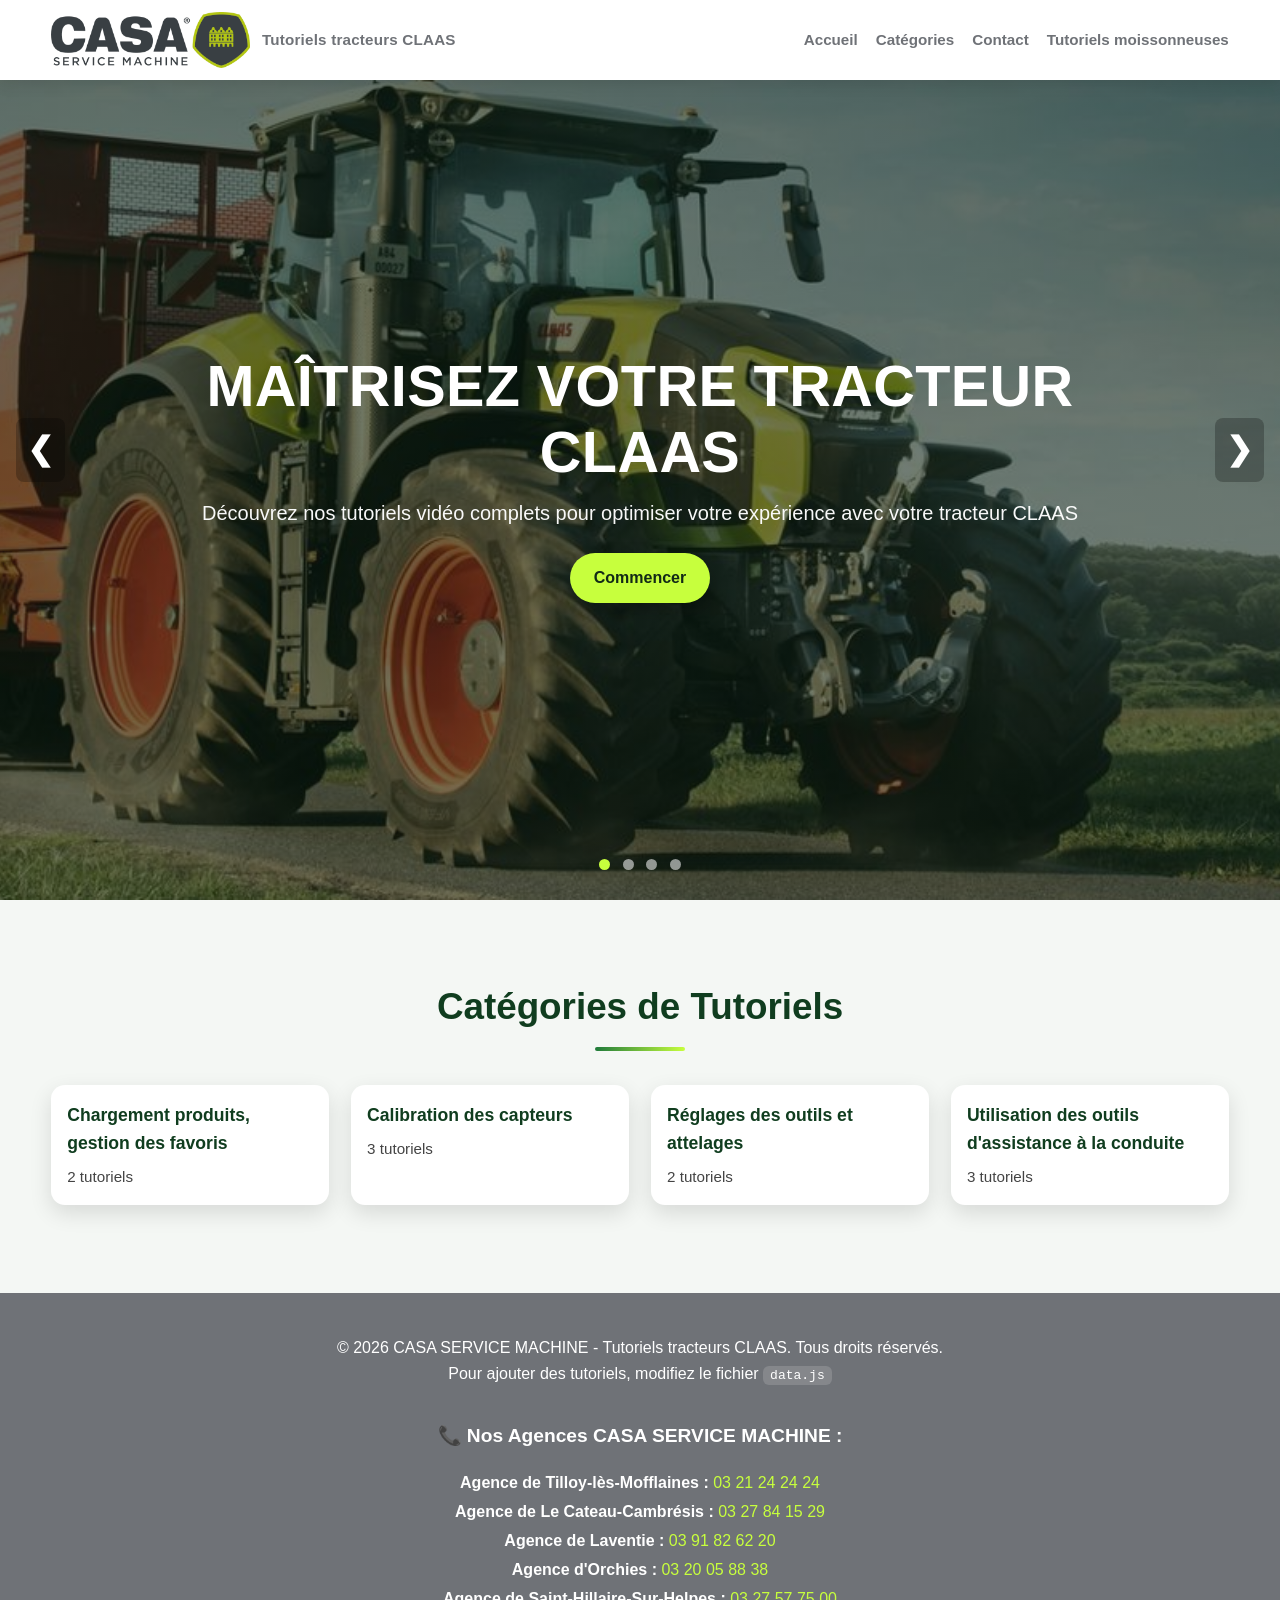
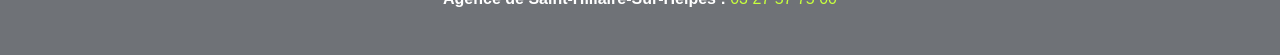
==== index.html @ 5246287a "Refactor moissonneuses link and clean up comments Updated button class for the moissonneuses link an" ====
<!DOCTYPE html>
<html lang="fr">
<head>
  <meta charset="UTF-8" />
  <meta name="viewport" content="width=device-width, initial-scale=1.0" />
  <title>Tutoriels Tracteurs CLAAS - CASA SERVICE MACHINE</title>
  <link rel="stylesheet" href="styles.css" />
</head>
<body>
  <!-- Header -->
  <header class="header">
    <div class="container">
      <div class="logo">
        <img src="csm-logo-5.png" alt="CASA SERVICE MACHINE Logo" />
        <div class="logo-text">
          <p class="subtitle">Tutoriels tracteurs CLAAS</p>
        </div>
      </div>

      <nav class="nav">
        <ul>
          <li><a href="#accueil">Accueil</a></li>
          <li><a href="#categories">Catégories</a></li>
          <li><a href="#contact">Contact</a></li>
          <li>
            <a class="btn-moissonneuses" href="https://tutoriels-csm.github.io/moissonneuse/" target="_blank" rel="noopener noreferrer">
              Tutoriels moissonneuses
            </a>
          </li>
        </ul>
      </nav>
    </div>
  </header>

  <!-- Hero -->
  <section id="accueil" class="hero">
    <div class="slideshow-container">
      <div class="slide fade" style="background-image: url('ClaasAtionSerie9CMatic2-1000x562.jpg')"></div>
      <div class="slide fade" style="background-image: url('997631-27.jpg')"></div>
      <div class="slide fade" style="background-image: url('1038370.jpg')"></div>
      <div class="slide fade" style="background-image: url('477655.jpg')"></div>

      <a class="prev" onclick="changeSlide(-1)">&#10094;</a>
      <a class="next" onclick="changeSlide(1)">&#10095;</a>

      <div class="dots-container">
        <span class="dot" onclick="currentSlide(1)"></span>
        <span class="dot" onclick="currentSlide(2)"></span>
        <span class="dot" onclick="currentSlide(3)"></span>
        <span class="dot" onclick="currentSlide(4)"></span>
      </div>
    </div>

    <div class="hero-content">
      <h2>Maîtrisez votre Tracteur CLAAS</h2>
      <p>Découvrez nos tutoriels vidéo complets pour optimiser votre expérience avec votre tracteur CLAAS</p>
      <a href="#categories" class="btn btn-primary">Commencer</a>
    </div>
  </section>

  <!-- Categories -->
  <section id="categories" class="categories">
    <div class="container">
      <h2 class="section-title">Catégories de Tutoriels</h2>
      <div class="category-grid" id="categoryGrid"></div>
    </div>
  </section>

  <!-- Tutorials -->
  <section id="tutoriels" class="tutoriels" style="display:none;">
    <div class="container">
      <h2 class="section-title">Tutoriels</h2>
      <div class="tutoriels-grid" id="tutorielsGrid"></div>
    </div>
  </section>

  <!-- Modal -->
  <div id="videoModal" class="modal">
    <div id="modalContent"></div>
  </div>

  <!-- Footer -->
  <footer id="contact" class="footer">
    <div class="container">
      <p>&copy; 2026 CASA SERVICE MACHINE - Tutoriels tracteurs CLAAS. Tous droits réservés.</p>
      <p>Pour ajouter des tutoriels, modifiez le fichier <code>data.js</code></p>

      <div style="margin-top: 2rem; font-size: 1rem; line-height: 1.8;">
        <h3 style="margin-bottom: 1rem; font-size: 1.2rem;">📞 Nos Agences CASA SERVICE MACHINE :</h3>
        <p><strong>Agence de Tilloy-lès-Mofflaines :</strong> <a href="tel:0321242424" style="color: var(--accent-yellow-green); text-decoration: none;">03 21 24 24 24</a></p>
        <p><strong>Agence de Le Cateau-Cambrésis :</strong> <a href="tel:0327841529" style="color: var(--accent-yellow-green); text-decoration: none;">03 27 84 15 29</a></p>
        <p><strong>Agence de Laventie :</strong> <a href="tel:0391826220" style="color: var(--accent-yellow-green); text-decoration: none;">03 91 82 62 20</a></p>
        <p><strong>Agence d'Orchies :</strong> <a href="tel:0320058838" style="color: var(--accent-yellow-green); text-decoration: none;">03 20 05 88 38</a></p>
        <p><strong>Agence de Saint-Hillaire-Sur-Helpes :</strong> <a href="tel:0327577500" style="color: var(--accent-yellow-green); text-decoration: none;">03 27 57 75 00</a></p>
      </div>
    </div>
  </footer>

  <script src="data.js"></script>
  <script src="app.js"></script>
</body>
</html>
---- styles.css ----
:root {
    --claas-green: #1f7a3a;
    --claas-dark: #103d1f;
    --accent-yellow-green: #c7ff3d;

    --text-dark: #1e1e1e;
    --text-light: #f7f7f7;

    --bg-light: #f4f7f4;
    --white: #ffffff;

    /* Gris "CASA-like" */
    --casa-gray: #6f7277;
    --casa-gray-dark: #4f5257;

    --shadow: 0 8px 22px rgba(0, 0, 0, 0.12);
    --radius: 14px;
}

/* Reset */
* {
    margin: 0;
    padding: 0;
    box-sizing: border-box;
}

html {
    scroll-behavior: smooth;
}

body {
    font-family: "Segoe UI", Arial, sans-serif;
    color: var(--text-dark);
    background: var(--bg-light);
    line-height: 1.6;
}

/* Utilities */
.container {
    width: min(1200px, 92%);
    margin: 0 auto;
}

/* ================= HEADER (BLANC) ================= */
.header {
    position: fixed;
    top: 0;
    left: 0;
    width: 100%;
    background: #ffffff;
    z-index: 1000;
    box-shadow: 0 4px 14px rgba(0,0,0,.10);
}

.header .container {
    display: flex;
    align-items: center;
    justify-content: space-between;
    padding: 12px 0;
    gap: 20px;
}

.logo {
    display: flex;
    align-items: center;
    gap: 12px;
}

.logo img {
    height: 56px;
    width: auto;
    object-fit: contain;
}

.logo-text .subtitle {
    color: var(--casa-gray);
    font-weight: 700;
    font-size: .95rem;
    letter-spacing: .2px;
}

.nav ul {
    list-style: none;
    display: flex;
    align-items: center;
    gap: 18px;
    flex-wrap: wrap;
}

.nav a {
    color: var(--casa-gray);
    text-decoration: none;
    font-weight: 600;
    font-size: .95rem;
    transition: .2s ease;
}

.nav a:hover {
    color: var(--casa-gray-dark);
}

/* ================= HERO + SLIDESHOW ================= */
.hero {
    position: relative;
    min-height: 100vh;
    display: flex;
    align-items: center;
    justify-content: center;
    overflow: hidden;
}

.slideshow-container {
    position: absolute;
    inset: 0;
    z-index: 0;
}

.slide {
    position: absolute;
    inset: 0;
    background-size: cover;
    background-position: center;
    opacity: 0;
    transition: opacity .8s ease;
}

.slide::after {
    content: "";
    position: absolute;
    inset: 0;
    background: linear-gradient(rgba(10,30,16,.62), rgba(10,30,16,.55));
}

.slide.active {
    opacity: 1;
    z-index: 1;
}

.fade {
    animation: fade 1s ease;
}

@keyframes fade {
    from { opacity: .4; }
    to { opacity: 1; }
}

.prev,
.next {
    cursor: pointer;
    position: absolute;
    top: 50%;
    transform: translateY(-50%);
    color: var(--white);
    font-size: 2rem;
    font-weight: 700;
    padding: .4rem .7rem;
    border-radius: 8px;
    user-select: none;
    z-index: 3;
    background: rgba(0,0,0,.25);
    transition: background .2s ease;
}

.prev:hover,
.next:hover {
    background: rgba(0,0,0,.45);
}

.prev { left: 16px; }
.next { right: 16px; }

.dots-container {
    position: absolute;
    bottom: 22px;
    width: 100%;
    text-align: center;
    z-index: 3;
}

.dot {
    cursor: pointer;
    height: 11px;
    width: 11px;
    margin: 0 4px;
    background-color: rgba(255,255,255,.55);
    border-radius: 50%;
    display: inline-block;
    transition: .25s ease;
}

.dot.active,
.dot:hover {
    background-color: var(--accent-yellow-green);
}

.hero-content {
    position: relative;
    z-index: 5;
    text-align: center;
    color: var(--white);
    max-width: 900px;
    width: 92%;
    margin-top: 56px; /* compensation header fixe */
    animation: heroUp .9s ease both;
}

@keyframes heroUp {
    from { opacity: 0; transform: translateY(20px); }
    to   { opacity: 1; transform: translateY(0); }
}

.hero-content h2 {
    font-size: clamp(2rem, 5vw, 3.6rem);
    line-height: 1.15;
    text-transform: uppercase;
    margin-bottom: 12px;
    letter-spacing: .4px;
}

.hero-content p {
    font-size: clamp(1rem, 2vw, 1.25rem);
    margin-bottom: 24px;
    opacity: .97;
}

.btn {
    display: inline-block;
    text-decoration: none;
    border: none;
    cursor: pointer;
    font-weight: 800;
    border-radius: 999px;
    padding: 12px 24px;
    transition: .2s ease;
}

.btn-primary {
    background: var(--accent-yellow-green);
    color: #122a16;
    box-shadow: 0 8px 20px rgba(0,0,0,.2);
}

.btn-primary:hover {
    transform: translateY(-2px);
    box-shadow: 0 11px 22px rgba(0,0,0,.28);
}

/* ================= SECTIONS ================= */
.categories,
.tutoriels {
    padding: 78px 0;
}

.section-title {
    text-align: center;
    color: var(--claas-dark);
    font-size: clamp(1.6rem, 3vw, 2.3rem);
    margin-bottom: 34px;
    position: relative;
}

.section-title::after {
    content: "";
    display: block;
    width: 90px;
    height: 4px;
    margin: 10px auto 0;
    border-radius: 50px;
    background: linear-gradient(90deg, var(--claas-green), var(--accent-yellow-green));
}

/* Cards */
.category-grid,
.tutoriels-grid {
    display: grid;
    grid-template-columns: repeat(auto-fit, minmax(260px, 1fr));
    gap: 22px;
}

.category-card,
.tutorial-card {
    background: var(--white);
    border-radius: var(--radius);
    overflow: hidden;
    box-shadow: var(--shadow);
    transition: transform .2s ease, box-shadow .2s ease;
}

.category-card:hover,
.tutorial-card:hover {
    transform: translateY(-4px);
    box-shadow: 0 14px 28px rgba(0,0,0,.16);
}

.category-card-content,
.tutorial-card-content {
    padding: 16px;
}

.category-card h3,
.tutorial-card h3 {
    color: var(--claas-dark);
    margin-bottom: 8px;
    font-size: 1.1rem;
}

.category-card p,
.tutorial-card p {
    font-size: .95rem;
    color: #444;
}

/* Images */
.tutorial-thumbnail,
.category-thumbnail,
.tutorial-card img,
.category-card img {
    width: 100%;
    height: 180px;
    object-fit: cover;
    display: block;
}

/* ================= FOOTER (GRIS CASA) ================= */
.footer {
    background: var(--casa-gray);
    color: #ffffff;
    padding: 42px 0;
    text-align: center;
    margin-top: 10px;
}

.footer a {
    color: #ffffff;
}

.footer code {
    background: rgba(255,255,255,.15);
    padding: 2px 7px;
    border-radius: 6px;
    color: #ffffff;
}

/* ================= MODAL ================= */
.modal {
    display: none;
    position: fixed;
    z-index: 2000;
    inset: 0;
    background: rgba(0,0,0,.75);
    padding: 28px 14px;
    overflow-y: auto;
}

#modalContent {
    max-width: 980px;
    margin: 5vh auto;
    background: #111;
    border-radius: 12px;
    overflow: hidden;
    box-shadow: 0 16px 36px rgba(0,0,0,.4);
}

/* ================= RESPONSIVE ================= */
@media (max-width: 900px) {
    .header .container {
        flex-direction: column;
        align-items: flex-start;
        padding: 10px 0;
    }

    .nav ul {
        gap: 12px;
    }

    .hero-content {
        margin-top: 90px;
    }
}

@media (max-width: 560px) {
    .logo img {
        height: 46px;
    }

    .logo-text .subtitle {
        font-size: .86rem;
    }

    .prev, .next {
        font-size: 1.6rem;
    }

    .categories,
    .tutoriels {
        padding: 64px 0;
    }
}
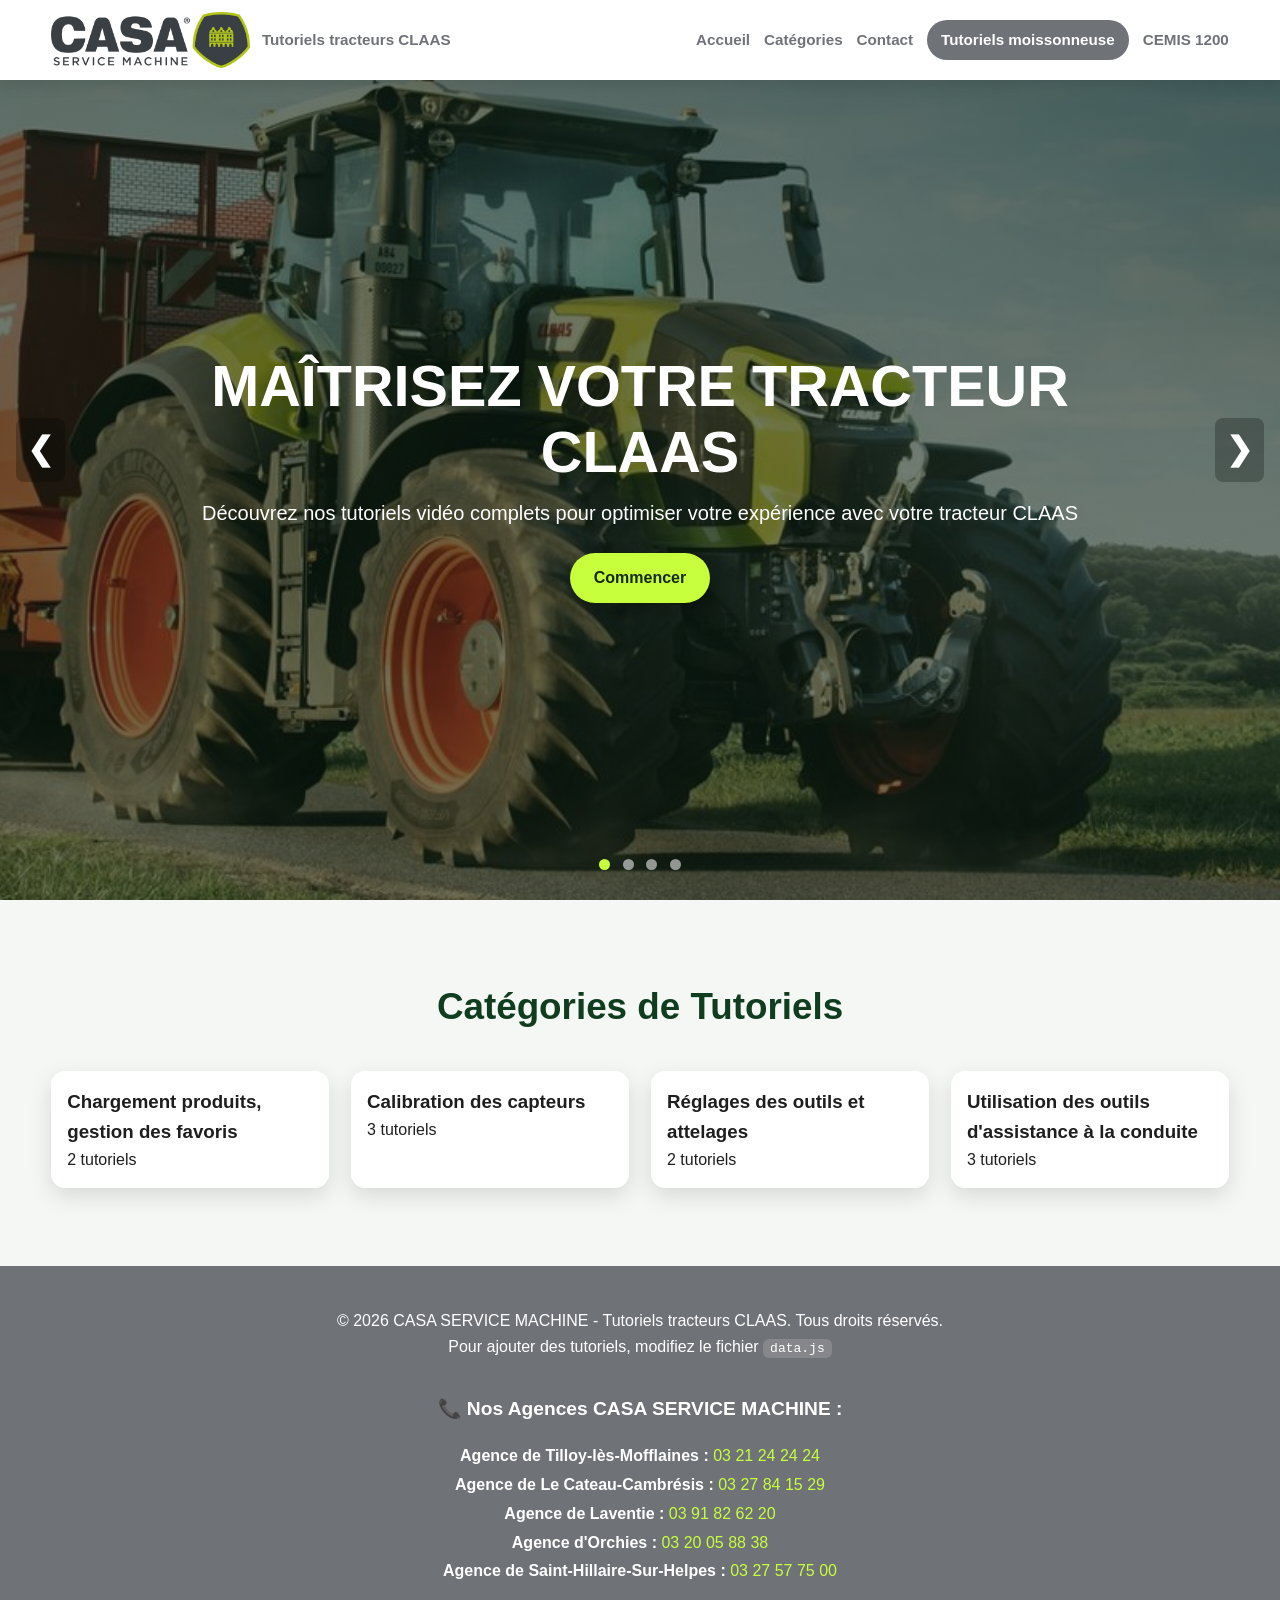
==== commit 56e3d524: "Add versioning to CSS and JS file links" ====
--- a/index.html
+++ b/index.html
@@ -4,7 +4,7 @@
   <meta charset="UTF-8" />
   <meta name="viewport" content="width=device-width, initial-scale=1.0" />
   <title>Tutoriels Tracteurs CLAAS - CASA SERVICE MACHINE</title>
-  <link rel="stylesheet" href="styles.css" />
+  <link rel="stylesheet" href="styles.css?v=3" />
 </head>
 <body>
   <!-- Header -->
@@ -24,7 +24,12 @@
           <li><a href="#contact">Contact</a></li>
           <li>
             <a class="btn-moissonneuses" href="https://tutoriels-csm.github.io/moissonneuse/" target="_blank" rel="noopener noreferrer">
-              Tutoriels moissonneuses
+              Tutoriels moissonneuse
+            </a>
+          </li>
+          <li>
+            <a class="btn-cemis1200" href="https://casa-csm.github.io/Cemis-1200/" target="_blank" rel="noopener noreferrer">
+              CEMIS 1200
             </a>
           </li>
         </ul>
@@ -96,7 +101,7 @@
     </div>
   </footer>
 
-  <script src="data.js"></script>
-  <script src="app.js"></script>
+  <script src="data.js?v=3"></script>
+  <script src="app.js?v=3"></script>
 </body>
 </html>
--- a/styles.css
+++ b/styles.css
@@ -2,14 +2,12 @@
     --claas-green: #1f7a3a;
     --claas-dark: #103d1f;
     --accent-yellow-green: #c7ff3d;
-
     --text-dark: #1e1e1e;
     --text-light: #f7f7f7;
-
     --bg-light: #f4f7f4;
     --white: #ffffff;
 
-    /* Gris "CASA-like" */
+    /* Gris CASA */
     --casa-gray: #6f7277;
     --casa-gray-dark: #4f5257;
 
@@ -35,13 +33,12 @@
     line-height: 1.6;
 }
 
-/* Utilities */
 .container {
     width: min(1200px, 92%);
     margin: 0 auto;
 }
 
-/* ================= HEADER (BLANC) ================= */
+/* Header blanc */
 .header {
     position: fixed;
     top: 0;
@@ -76,14 +73,13 @@
     color: var(--casa-gray);
     font-weight: 700;
     font-size: .95rem;
-    letter-spacing: .2px;
 }
 
 .nav ul {
     list-style: none;
     display: flex;
     align-items: center;
-    gap: 18px;
+    gap: 14px;
     flex-wrap: wrap;
 }
 
@@ -99,7 +95,25 @@
     color: var(--casa-gray-dark);
 }
 
-/* ================= HERO + SLIDESHOW ================= */
+/* Bouton moissonneuse dans le header */
+.btn-moissonneuses {
+    display: inline-block;
+    background: var(--casa-gray);
+    color: #fff !important;
+    padding: 8px 14px;
+    border-radius: 999px;
+    font-size: 0.85rem;
+    font-weight: 700;
+    text-decoration: none;
+    transition: .2s ease;
+}
+
+.btn-moissonneuses:hover {
+    background: var(--casa-gray-dark);
+    transform: translateY(-1px);
+}
+
+/* Hero */
 .hero {
     position: relative;
     min-height: 100vh;
@@ -201,13 +215,7 @@
     color: var(--white);
     max-width: 900px;
     width: 92%;
-    margin-top: 56px; /* compensation header fixe */
-    animation: heroUp .9s ease both;
-}
-
-@keyframes heroUp {
-    from { opacity: 0; transform: translateY(20px); }
-    to   { opacity: 1; transform: translateY(0); }
+    margin-top: 56px;
 }
 
 .hero-content h2 {
@@ -215,13 +223,11 @@
     line-height: 1.15;
     text-transform: uppercase;
     margin-bottom: 12px;
-    letter-spacing: .4px;
 }
 
 .hero-content p {
     font-size: clamp(1rem, 2vw, 1.25rem);
     margin-bottom: 24px;
-    opacity: .97;
 }
 
 .btn {
@@ -232,7 +238,6 @@
     font-weight: 800;
     border-radius: 999px;
     padding: 12px 24px;
-    transition: .2s ease;
 }
 
 .btn-primary {
@@ -243,10 +248,9 @@
 
 .btn-primary:hover {
     transform: translateY(-2px);
-    box-shadow: 0 11px 22px rgba(0,0,0,.28);
-}
-
-/* ================= SECTIONS ================= */
+}
+
+/* Sections */
 .categories,
 .tutoriels {
     padding: 78px 0;
@@ -257,17 +261,6 @@
     color: var(--claas-dark);
     font-size: clamp(1.6rem, 3vw, 2.3rem);
     margin-bottom: 34px;
-    position: relative;
-}
-
-.section-title::after {
-    content: "";
-    display: block;
-    width: 90px;
-    height: 4px;
-    margin: 10px auto 0;
-    border-radius: 50px;
-    background: linear-gradient(90deg, var(--claas-green), var(--accent-yellow-green));
 }
 
 /* Cards */
@@ -290,7 +283,6 @@
 .category-card:hover,
 .tutorial-card:hover {
     transform: translateY(-4px);
-    box-shadow: 0 14px 28px rgba(0,0,0,.16);
 }
 
 .category-card-content,
@@ -298,37 +290,20 @@
     padding: 16px;
 }
 
-.category-card h3,
-.tutorial-card h3 {
-    color: var(--claas-dark);
-    margin-bottom: 8px;
-    font-size: 1.1rem;
-}
-
-.category-card p,
-.tutorial-card p {
-    font-size: .95rem;
-    color: #444;
-}
-
-/* Images */
 .tutorial-thumbnail,
-.category-thumbnail,
-.tutorial-card img,
-.category-card img {
+.tutorial-card img {
     width: 100%;
     height: 180px;
     object-fit: cover;
     display: block;
 }
 
-/* ================= FOOTER (GRIS CASA) ================= */
+/* Footer gris */
 .footer {
     background: var(--casa-gray);
     color: #ffffff;
     padding: 42px 0;
     text-align: center;
-    margin-top: 10px;
 }
 
 .footer a {
@@ -342,7 +317,7 @@
     color: #ffffff;
 }
 
-/* ================= MODAL ================= */
+/* Modal */
 .modal {
     display: none;
     position: fixed;
@@ -359,10 +334,9 @@
     background: #111;
     border-radius: 12px;
     overflow: hidden;
-    box-shadow: 0 16px 36px rgba(0,0,0,.4);
-}
-
-/* ================= RESPONSIVE ================= */
+}
+
+/* Responsive */
 @media (max-width: 900px) {
     .header .container {
         flex-direction: column;
@@ -371,7 +345,7 @@
     }
 
     .nav ul {
-        gap: 12px;
+        gap: 10px;
     }
 
     .hero-content {
@@ -379,21 +353,65 @@
     }
 }
 
-@media (max-width: 560px) {
+@media (max-width: 480px) {
+    .header {
+        padding: 0.8rem 0;
+    }
+
+    .header .container {
+        gap: 0.5rem;
+    }
+
+    .logo {
+        gap: 0.6rem;
+    }
+
     .logo img {
-        height: 46px;
+        height: 45px;
     }
 
     .logo-text .subtitle {
-        font-size: .86rem;
+        font-size: 0.75rem;
+    }
+
+    .nav ul {
+        gap: 0.8rem;
+        font-size: 0.8rem;
+    }
+
+    .btn-moissonneuses {
+        padding: 5px 10px;
+        font-size: 0.75rem;
+    }
+
+    .hero {
+        min-height: 400px;
+    }
+
+    .hero-content h2 {
+        font-size: 1.8rem;
+    }
+
+    .hero-content p {
+        font-size: 0.9rem;
     }
 
     .prev, .next {
+        padding: 10px;
+        font-size: 14px;
+    }
+
+    .section-title {
         font-size: 1.6rem;
-    }
-
-    .categories,
-    .tutoriels {
-        padding: 64px 0;
-    }
-}
+        margin-bottom: 2rem;
+    }
+
+    .btn {
+        padding: 12px 24px;
+        font-size: 0.9rem;
+    }
+
+    .category-card {
+        min-height: 250px;
+    }
+}
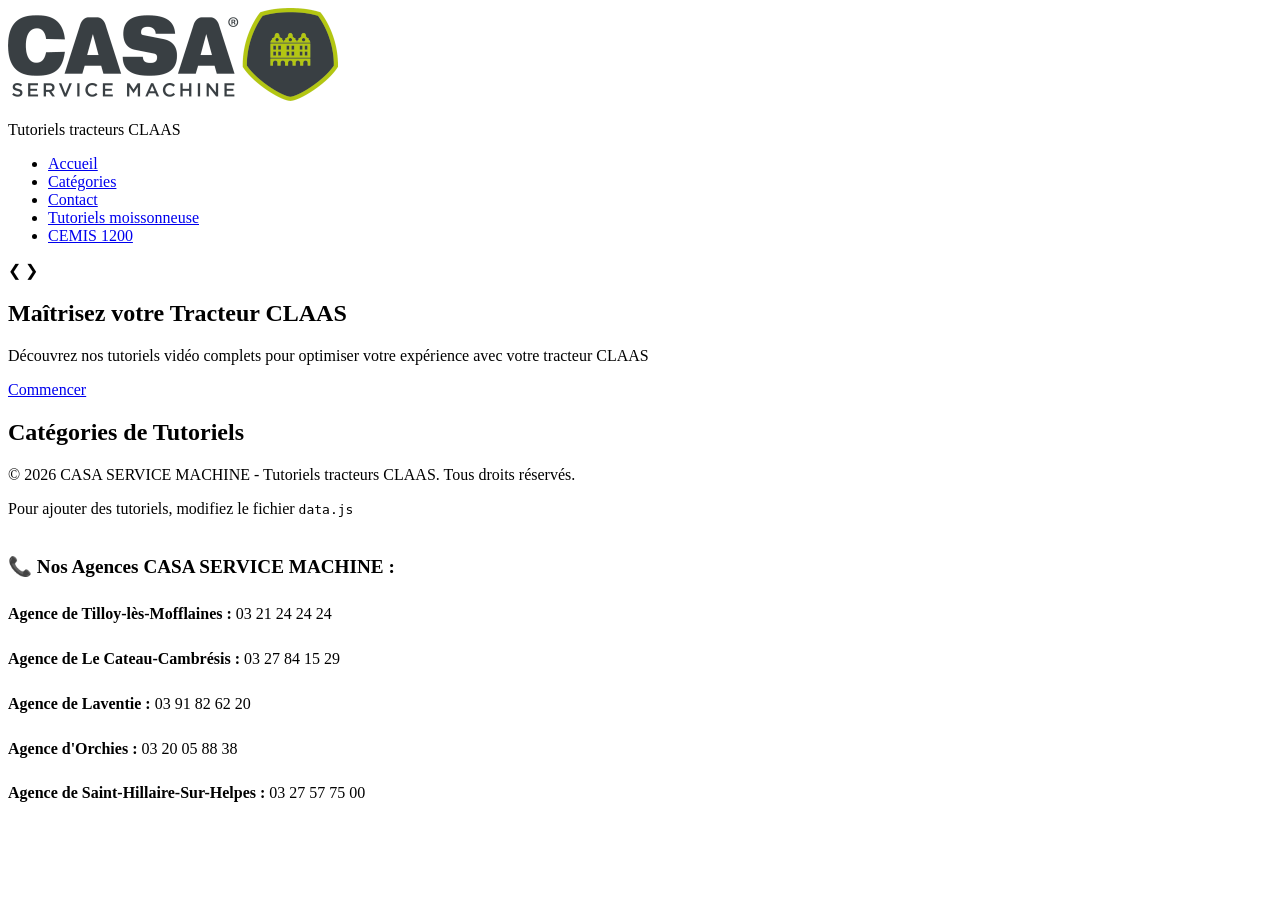
==== commit 8c776210: "Add files via upload" ====
--- a/index.html
+++ b/index.html
@@ -79,6 +79,26 @@
     </div>
   </section>
 
+  <!-- Module CEMOS Tracteur intégré à la page -->
+  <section id="cemosModule" class="cemos-module" style="display:none;">
+    <div class="container">
+      <div class="cemos-module-toolbar">
+        <div>
+          <h2 class="section-title">CEMOS Tracteur – ARION 6.190 CMATIC</h2>
+          <p>Formation interactive intégrée au site Tutoriels Tracteurs CLAAS.</p>
+        </div>
+        <button id="closeCemosModule" class="btn btn-primary" type="button">Retour aux catégories</button>
+      </div>
+      <iframe
+        id="cemosModuleFrame"
+        class="cemos-module-frame"
+        title="Formation CEMOS Tracteur – ARION 6.190 CMATIC"
+        loading="lazy"
+        data-src="cemos-tracteur/index.html">
+      </iframe>
+    </div>
+  </section>
+
   <!-- Modal -->
   <div id="videoModal" class="modal">
     <div id="modalContent"></div>
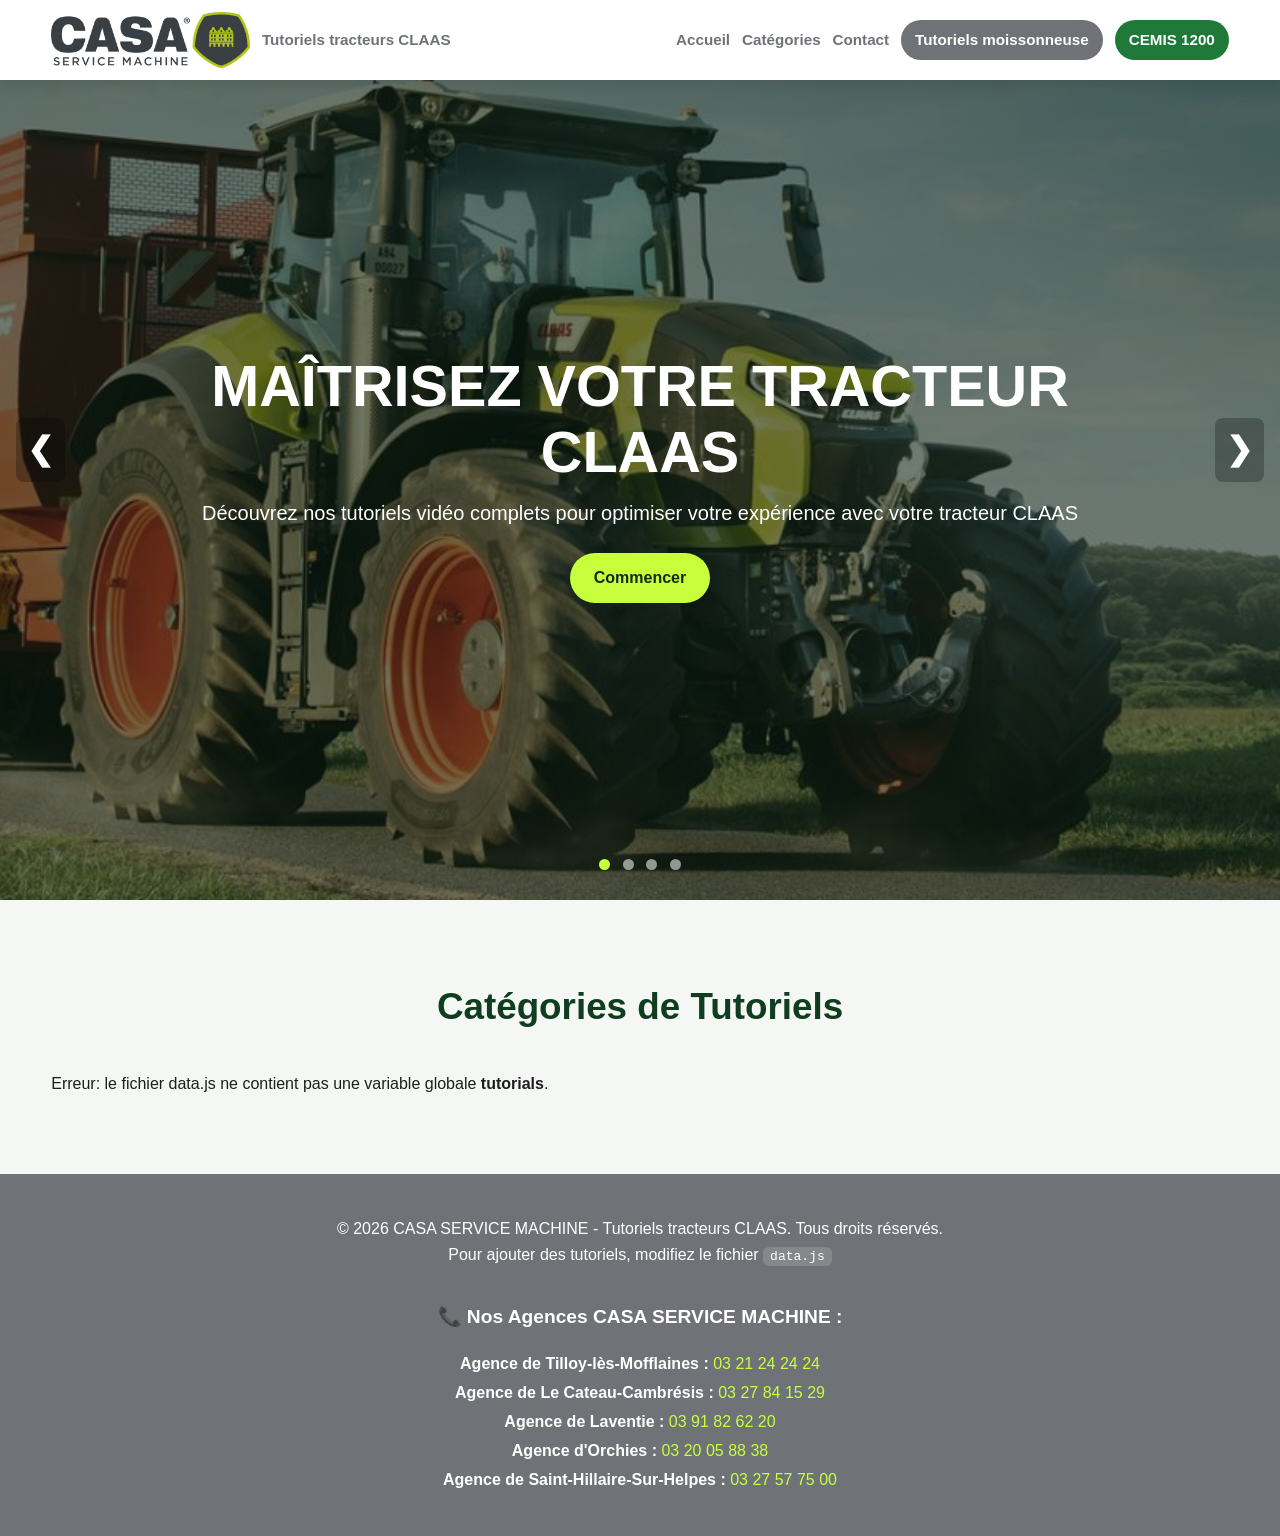
==== commit 06119b00: "Add files via upload" ====
--- a/index.html
+++ b/index.html
@@ -4,7 +4,7 @@
   <meta charset="UTF-8" />
   <meta name="viewport" content="width=device-width, initial-scale=1.0" />
   <title>Tutoriels Tracteurs CLAAS - CASA SERVICE MACHINE</title>
-  <link rel="stylesheet" href="styles.css?v=3" />
+  <link rel="stylesheet" href="styles.css" />
 </head>
 <body>
   <!-- Header -->
@@ -63,7 +63,7 @@
     </div>
   </section>
 
-  <!-- Categories -->
+  <!-- Catégories -->
   <section id="categories" class="categories">
     <div class="container">
       <h2 class="section-title">Catégories de Tutoriels</h2>
@@ -71,31 +71,11 @@
     </div>
   </section>
 
-  <!-- Tutorials -->
+  <!-- Tutoriels -->
   <section id="tutoriels" class="tutoriels" style="display:none;">
     <div class="container">
       <h2 class="section-title">Tutoriels</h2>
       <div class="tutoriels-grid" id="tutorielsGrid"></div>
-    </div>
-  </section>
-
-  <!-- Module CEMOS Tracteur intégré à la page -->
-  <section id="cemosModule" class="cemos-module" style="display:none;">
-    <div class="container">
-      <div class="cemos-module-toolbar">
-        <div>
-          <h2 class="section-title">CEMOS Tracteur – ARION 6.190 CMATIC</h2>
-          <p>Formation interactive intégrée au site Tutoriels Tracteurs CLAAS.</p>
-        </div>
-        <button id="closeCemosModule" class="btn btn-primary" type="button">Retour aux catégories</button>
-      </div>
-      <iframe
-        id="cemosModuleFrame"
-        class="cemos-module-frame"
-        title="Formation CEMOS Tracteur – ARION 6.190 CMATIC"
-        loading="lazy"
-        data-src="cemos-tracteur/index.html">
-      </iframe>
     </div>
   </section>
 
@@ -121,7 +101,7 @@
     </div>
   </footer>
 
-  <script src="data.js?v=3"></script>
-  <script src="app.js?v=3"></script>
+  <script src="data.js"></script>
+  <script src="app.js"></script>
 </body>
-</html>
+</html>
--- a/styles.css
+++ b/styles.css
@@ -0,0 +1,340 @@
+:root {
+    --claas-green: #1f7a3a;
+    --claas-dark: #103d1f;
+    --accent-yellow-green: #c7ff3d;
+    --text-dark: #1e1e1e;
+    --bg-light: #f4f7f4;
+    --white: #ffffff;
+
+    --casa-gray: #6f7277;
+    --casa-gray-dark: #4f5257;
+
+    --shadow: 0 8px 22px rgba(0, 0, 0, 0.12);
+    --radius: 14px;
+}
+
+* {
+    margin: 0;
+    padding: 0;
+    box-sizing: border-box;
+}
+
+html { scroll-behavior: smooth; }
+
+body {
+    font-family: "Segoe UI", Arial, sans-serif;
+    color: var(--text-dark);
+    background: var(--bg-light);
+    line-height: 1.6;
+}
+
+.container {
+    width: min(1200px, 92%);
+    margin: 0 auto;
+}
+
+/* Header */
+.header {
+    position: fixed;
+    top: 0;
+    left: 0;
+    width: 100%;
+    background: #ffffff;
+    z-index: 1000;
+    box-shadow: 0 4px 14px rgba(0,0,0,.10);
+}
+
+.header .container {
+    display: flex;
+    align-items: center;
+    justify-content: space-between;
+    padding: 12px 0;
+    gap: 20px;
+}
+
+.logo {
+    display: flex;
+    align-items: center;
+    gap: 12px;
+}
+
+.logo img {
+    height: 56px;
+    width: auto;
+    object-fit: contain;
+}
+
+.logo-text .subtitle {
+    color: var(--casa-gray);
+    font-weight: 700;
+    font-size: .95rem;
+}
+
+.nav ul {
+    list-style: none;
+    display: flex;
+    align-items: center;
+    gap: 12px;
+    flex-wrap: wrap;
+}
+
+.nav a {
+    color: var(--casa-gray);
+    text-decoration: none;
+    font-weight: 600;
+    font-size: .95rem;
+    transition: .2s ease;
+}
+
+.nav a:hover { color: var(--casa-gray-dark); }
+
+/* Boutons nav */
+.btn-moissonneuses,
+.btn-cemis1200 {
+    display: inline-block;
+    color: #fff !important;
+    padding: 8px 14px;
+    border-radius: 999px;
+    font-size: 0.85rem;
+    font-weight: 700;
+    text-decoration: none;
+    transition: .2s ease;
+}
+
+.btn-moissonneuses {
+    background: var(--casa-gray);
+}
+.btn-moissonneuses:hover {
+    background: var(--casa-gray-dark);
+    transform: translateY(-1px);
+}
+
+.btn-cemis1200 {
+    background: var(--claas-green);
+}
+.btn-cemis1200:hover {
+    background: #165d2d;
+    transform: translateY(-1px);
+}
+
+/* Hero + slider */
+.hero {
+    position: relative;
+    min-height: 100vh;
+    display: flex;
+    align-items: center;
+    justify-content: center;
+    overflow: hidden;
+}
+
+.slideshow-container {
+    position: absolute;
+    inset: 0;
+    z-index: 0;
+}
+
+.slide {
+    position: absolute;
+    inset: 0;
+    background-size: cover;
+    background-position: center;
+    opacity: 0;
+    transition: opacity .8s ease;
+}
+.slide::after {
+    content: "";
+    position: absolute;
+    inset: 0;
+    background: linear-gradient(rgba(10,30,16,.62), rgba(10,30,16,.55));
+}
+.slide.active { opacity: 1; z-index: 1; }
+
+.fade { animation: fade 1s ease; }
+@keyframes fade { from { opacity: .4; } to { opacity: 1; } }
+
+.prev, .next {
+    cursor: pointer;
+    position: absolute;
+    top: 50%;
+    transform: translateY(-50%);
+    color: #fff;
+    font-size: 2rem;
+    font-weight: 700;
+    padding: .4rem .7rem;
+    border-radius: 8px;
+    user-select: none;
+    z-index: 3;
+    background: rgba(0,0,0,.25);
+}
+.prev { left: 16px; }
+.next { right: 16px; }
+
+.dots-container {
+    position: absolute;
+    bottom: 22px;
+    width: 100%;
+    text-align: center;
+    z-index: 3;
+}
+.dot {
+    cursor: pointer;
+    height: 11px;
+    width: 11px;
+    margin: 0 4px;
+    background-color: rgba(255,255,255,.55);
+    border-radius: 50%;
+    display: inline-block;
+}
+.dot.active, .dot:hover { background-color: var(--accent-yellow-green); }
+
+.hero-content {
+    position: relative;
+    z-index: 5;
+    text-align: center;
+    color: #fff;
+    max-width: 900px;
+    width: 92%;
+    margin-top: 56px;
+}
+.hero-content h2 {
+    font-size: clamp(2rem, 5vw, 3.6rem);
+    line-height: 1.15;
+    text-transform: uppercase;
+    margin-bottom: 12px;
+}
+.hero-content p {
+    font-size: clamp(1rem, 2vw, 1.25rem);
+    margin-bottom: 24px;
+}
+
+.btn {
+    display: inline-block;
+    text-decoration: none;
+    border: none;
+    cursor: pointer;
+    font-weight: 800;
+    border-radius: 999px;
+    padding: 12px 24px;
+}
+.btn-primary {
+    background: var(--accent-yellow-green);
+    color: #122a16;
+}
+
+/* Sections */
+.categories, .tutoriels { padding: 78px 0; }
+
+.section-title {
+    text-align: center;
+    color: var(--claas-dark);
+    font-size: clamp(1.6rem, 3vw, 2.3rem);
+    margin-bottom: 34px;
+}
+
+.category-grid, .tutoriels-grid {
+    display: grid;
+    grid-template-columns: repeat(auto-fit, minmax(260px, 1fr));
+    gap: 22px;
+}
+
+.category-card, .tutorial-card {
+    background: #fff;
+    border-radius: var(--radius);
+    overflow: hidden;
+    box-shadow: var(--shadow);
+    transition: transform .2s ease;
+}
+.category-card:hover, .tutorial-card:hover { transform: translateY(-4px); }
+
+.category-card-content, .tutorial-card-content { padding: 16px; }
+
+.tutorial-thumbnail, .tutorial-card img {
+    width: 100%;
+    height: 180px;
+    object-fit: cover;
+    display: block;
+}
+
+/* Modal */
+.modal {
+    display: none;
+    position: fixed;
+    z-index: 2000;
+    inset: 0;
+    background: rgba(0,0,0,.75);
+    padding: 28px 14px;
+    overflow-y: auto;
+}
+#modalContent {
+    max-width: 980px;
+    margin: 5vh auto;
+    background: #111;
+    border-radius: 12px;
+    overflow: hidden;
+}
+
+/* Footer */
+.footer {
+    background: var(--casa-gray);
+    color: #fff;
+    padding: 42px 0;
+    text-align: center;
+}
+.footer a { color: #fff; }
+.footer code {
+    background: rgba(255,255,255,.15);
+    padding: 2px 7px;
+    border-radius: 6px;
+    color: #fff;
+}
+
+/* Responsive */
+@media (max-width: 900px) {
+    .header .container {
+        flex-direction: column;
+        align-items: flex-start;
+        padding: 10px 0;
+    }
+    .nav ul { gap: 10px; }
+    .hero-content { margin-top: 90px; }
+}
+
+@media (max-width: 480px) {
+    .header { padding: 0.8rem 0; }
+    .header .container { gap: 0.5rem; }
+
+    .logo { gap: 0.6rem; }
+    .logo img { height: 45px; }
+    .logo-text .subtitle { font-size: 0.75rem; }
+
+    .nav ul { gap: 0.8rem; font-size: 0.8rem; }
+
+    .btn-moissonneuses,
+    .btn-cemis1200 {
+        padding: 5px 10px;
+        font-size: 0.75rem;
+    }
+
+    .hero { min-height: 400px; }
+    .hero-content h2 { font-size: 1.8rem; }
+    .hero-content p { font-size: 0.9rem; }
+
+    .prev, .next {
+        padding: 10px;
+        font-size: 14px;
+    }
+
+    .section-title {
+        font-size: 1.6rem;
+        margin-bottom: 2rem;
+    }
+
+    .btn {
+        padding: 12px 24px;
+        font-size: 0.9rem;
+    }
+
+    .category-card {
+        min-height: 250px;
+    }
+}
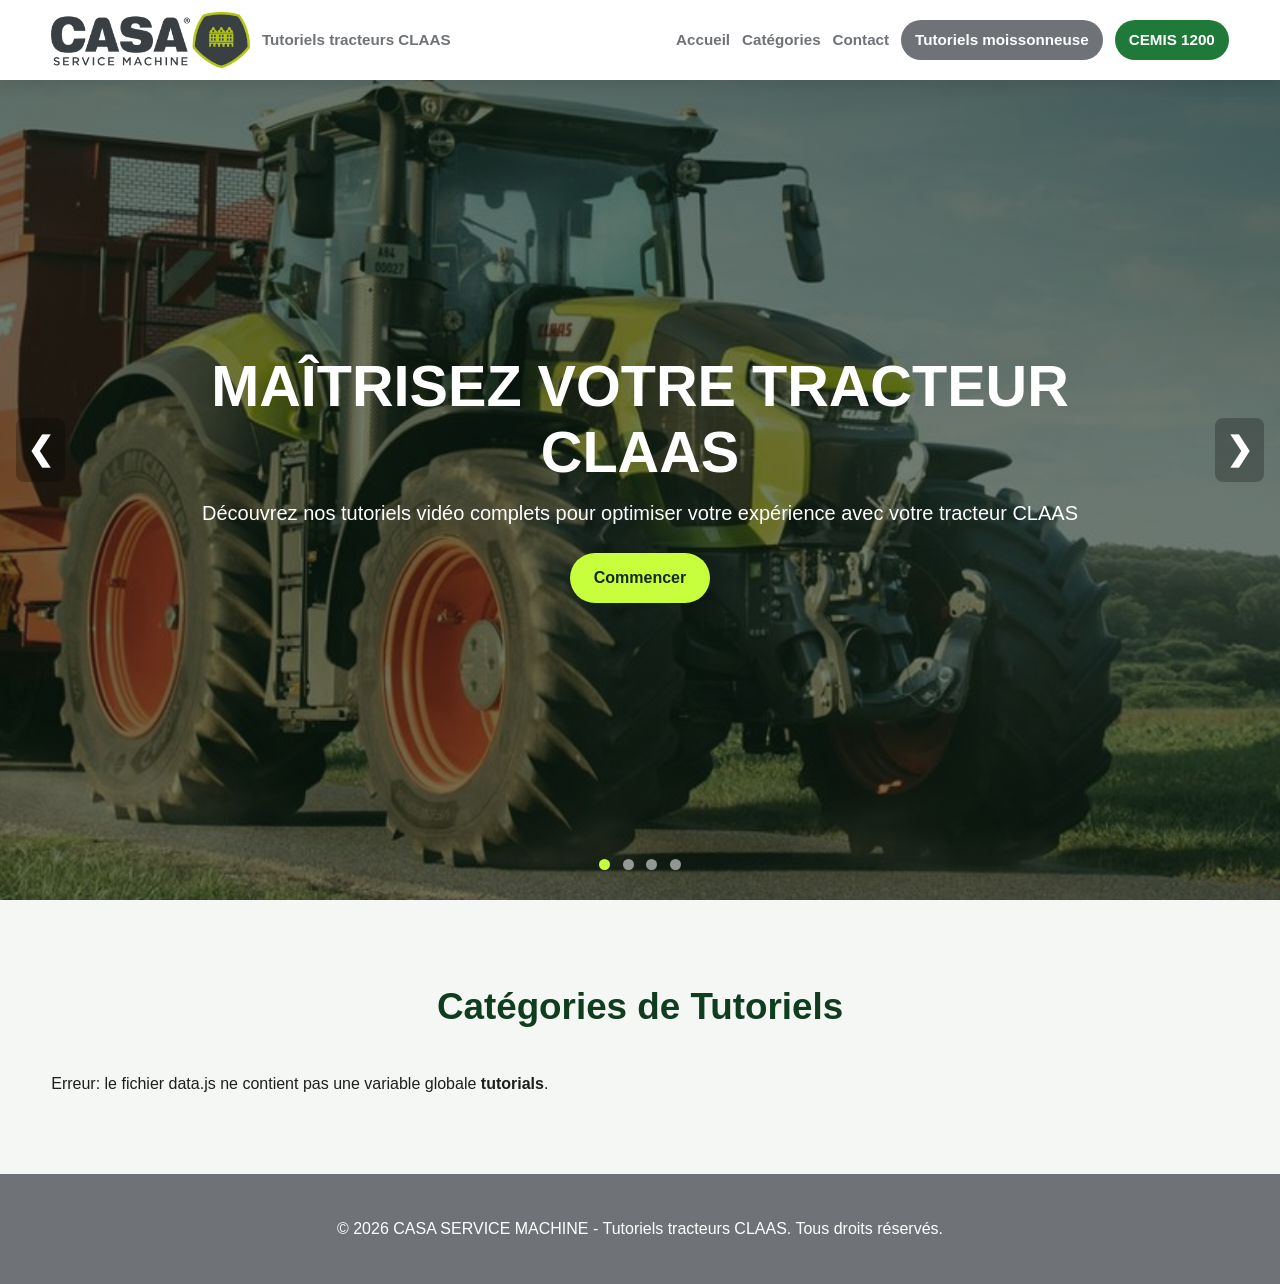
==== commit f2b2d78a: "Remove HTML comments for cleaner structure Removed comments for header, hero, categories, tutorials," ====
--- a/index.html
+++ b/index.html
@@ -7,7 +7,6 @@
   <link rel="stylesheet" href="styles.css" />
 </head>
 <body>
-  <!-- Header -->
   <header class="header">
     <div class="container">
       <div class="logo">
@@ -37,7 +36,6 @@
     </div>
   </header>
 
-  <!-- Hero -->
   <section id="accueil" class="hero">
     <div class="slideshow-container">
       <div class="slide fade" style="background-image: url('ClaasAtionSerie9CMatic2-1000x562.jpg')"></div>
@@ -63,7 +61,6 @@
     </div>
   </section>
 
-  <!-- Catégories -->
   <section id="categories" class="categories">
     <div class="container">
       <h2 class="section-title">Catégories de Tutoriels</h2>
@@ -71,7 +68,6 @@
     </div>
   </section>
 
-  <!-- Tutoriels -->
   <section id="tutoriels" class="tutoriels" style="display:none;">
     <div class="container">
       <h2 class="section-title">Tutoriels</h2>
@@ -79,29 +75,17 @@
     </div>
   </section>
 
-  <!-- Modal -->
   <div id="videoModal" class="modal">
     <div id="modalContent"></div>
   </div>
 
-  <!-- Footer -->
   <footer id="contact" class="footer">
     <div class="container">
       <p>&copy; 2026 CASA SERVICE MACHINE - Tutoriels tracteurs CLAAS. Tous droits réservés.</p>
-      <p>Pour ajouter des tutoriels, modifiez le fichier <code>data.js</code></p>
-
-      <div style="margin-top: 2rem; font-size: 1rem; line-height: 1.8;">
-        <h3 style="margin-bottom: 1rem; font-size: 1.2rem;">📞 Nos Agences CASA SERVICE MACHINE :</h3>
-        <p><strong>Agence de Tilloy-lès-Mofflaines :</strong> <a href="tel:0321242424" style="color: var(--accent-yellow-green); text-decoration: none;">03 21 24 24 24</a></p>
-        <p><strong>Agence de Le Cateau-Cambrésis :</strong> <a href="tel:0327841529" style="color: var(--accent-yellow-green); text-decoration: none;">03 27 84 15 29</a></p>
-        <p><strong>Agence de Laventie :</strong> <a href="tel:0391826220" style="color: var(--accent-yellow-green); text-decoration: none;">03 91 82 62 20</a></p>
-        <p><strong>Agence d'Orchies :</strong> <a href="tel:0320058838" style="color: var(--accent-yellow-green); text-decoration: none;">03 20 05 88 38</a></p>
-        <p><strong>Agence de Saint-Hillaire-Sur-Helpes :</strong> <a href="tel:0327577500" style="color: var(--accent-yellow-green); text-decoration: none;">03 27 57 75 00</a></p>
-      </div>
     </div>
   </footer>
 
   <script src="data.js"></script>
   <script src="app.js"></script>
 </body>
-</html>+</html>
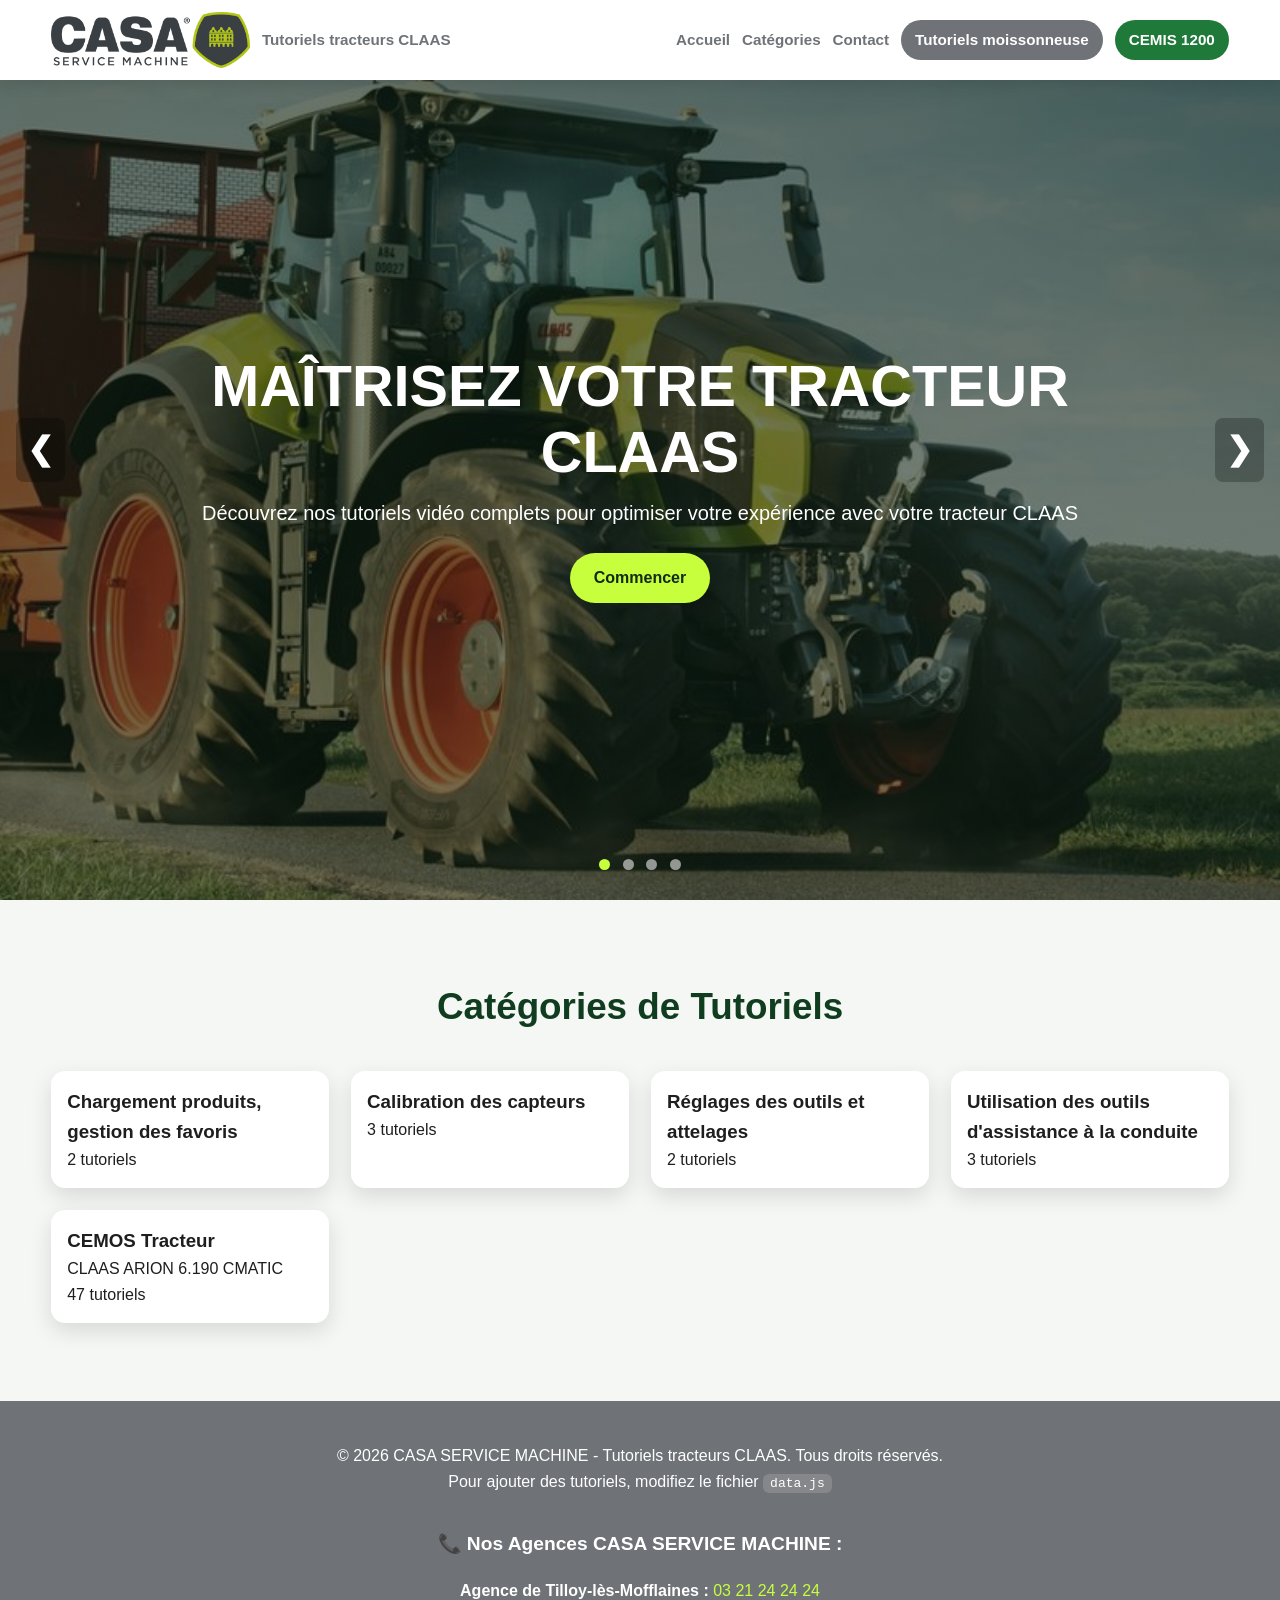
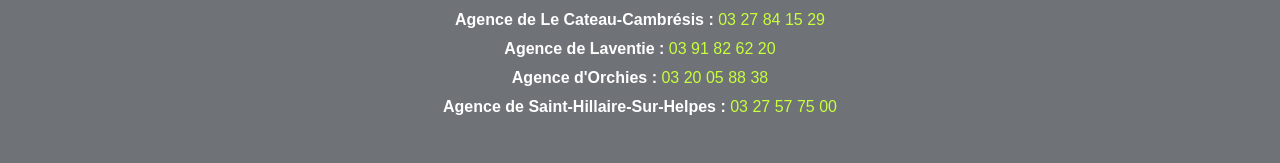
==== commit 07208e98: "Add files via upload" ====
--- a/index.html
+++ b/index.html
@@ -4,9 +4,10 @@
   <meta charset="UTF-8" />
   <meta name="viewport" content="width=device-width, initial-scale=1.0" />
   <title>Tutoriels Tracteurs CLAAS - CASA SERVICE MACHINE</title>
-  <link rel="stylesheet" href="styles.css" />
+  <link rel="stylesheet" href="styles.css?v=3" />
 </head>
 <body>
+  <!-- Header -->
   <header class="header">
     <div class="container">
       <div class="logo">
@@ -36,6 +37,7 @@
     </div>
   </header>
 
+  <!-- Hero -->
   <section id="accueil" class="hero">
     <div class="slideshow-container">
       <div class="slide fade" style="background-image: url('ClaasAtionSerie9CMatic2-1000x562.jpg')"></div>
@@ -61,6 +63,7 @@
     </div>
   </section>
 
+  <!-- Categories -->
   <section id="categories" class="categories">
     <div class="container">
       <h2 class="section-title">Catégories de Tutoriels</h2>
@@ -68,6 +71,7 @@
     </div>
   </section>
 
+  <!-- Tutorials -->
   <section id="tutoriels" class="tutoriels" style="display:none;">
     <div class="container">
       <h2 class="section-title">Tutoriels</h2>
@@ -75,17 +79,49 @@
     </div>
   </section>
 
+  <!-- Module CEMOS Tracteur intégré à la page -->
+  <section id="cemosModule" class="cemos-module" style="display:none;">
+    <div class="container">
+      <div class="cemos-module-toolbar">
+        <div>
+          <h2 class="section-title">CEMOS Tracteur – ARION 6.190 CMATIC</h2>
+          <p>Formation interactive intégrée au site Tutoriels Tracteurs CLAAS.</p>
+        </div>
+        <button id="closeCemosModule" class="btn btn-primary" type="button">Retour aux catégories</button>
+      </div>
+      <iframe
+        id="cemosModuleFrame"
+        class="cemos-module-frame"
+        title="Formation CEMOS Tracteur – ARION 6.190 CMATIC"
+        loading="lazy"
+        data-src="cemos-tracteur/index.html">
+      </iframe>
+    </div>
+  </section>
+
+  <!-- Modal -->
   <div id="videoModal" class="modal">
     <div id="modalContent"></div>
   </div>
 
+  <!-- Footer -->
   <footer id="contact" class="footer">
     <div class="container">
       <p>&copy; 2026 CASA SERVICE MACHINE - Tutoriels tracteurs CLAAS. Tous droits réservés.</p>
+      <p>Pour ajouter des tutoriels, modifiez le fichier <code>data.js</code></p>
+
+      <div style="margin-top: 2rem; font-size: 1rem; line-height: 1.8;">
+        <h3 style="margin-bottom: 1rem; font-size: 1.2rem;">📞 Nos Agences CASA SERVICE MACHINE :</h3>
+        <p><strong>Agence de Tilloy-lès-Mofflaines :</strong> <a href="tel:0321242424" style="color: var(--accent-yellow-green); text-decoration: none;">03 21 24 24 24</a></p>
+        <p><strong>Agence de Le Cateau-Cambrésis :</strong> <a href="tel:0327841529" style="color: var(--accent-yellow-green); text-decoration: none;">03 27 84 15 29</a></p>
+        <p><strong>Agence de Laventie :</strong> <a href="tel:0391826220" style="color: var(--accent-yellow-green); text-decoration: none;">03 91 82 62 20</a></p>
+        <p><strong>Agence d'Orchies :</strong> <a href="tel:0320058838" style="color: var(--accent-yellow-green); text-decoration: none;">03 20 05 88 38</a></p>
+        <p><strong>Agence de Saint-Hillaire-Sur-Helpes :</strong> <a href="tel:0327577500" style="color: var(--accent-yellow-green); text-decoration: none;">03 27 57 75 00</a></p>
+      </div>
     </div>
   </footer>
 
-  <script src="data.js"></script>
-  <script src="app.js"></script>
+  <script src="data.js?v=3"></script>
+  <script src="app.js?v=3"></script>
 </body>
 </html>
--- a/styles.css
+++ b/styles.css
@@ -337,4 +337,41 @@
     .category-card {
         min-height: 250px;
     }
-}+}
+
+
+/* Module CEMOS Tracteur intégré sans redirection */
+.cemos-module {
+    padding: 78px 0;
+    background: var(--bg-light);
+}
+.cemos-module-toolbar {
+    display: flex;
+    align-items: center;
+    justify-content: space-between;
+    gap: 20px;
+    margin-bottom: 22px;
+}
+.cemos-module-toolbar .section-title {
+    text-align: left;
+    margin-bottom: 4px;
+}
+.cemos-module-toolbar p {
+    color: var(--casa-gray);
+}
+.cemos-module-frame {
+    display: block;
+    width: 100%;
+    min-height: 900px;
+    border: 0;
+    border-radius: var(--radius);
+    background: #fff;
+    box-shadow: var(--shadow);
+}
+@media (max-width: 700px) {
+    .cemos-module-toolbar {
+        align-items: stretch;
+        flex-direction: column;
+    }
+    .cemos-module-frame { min-height: 1050px; }
+}
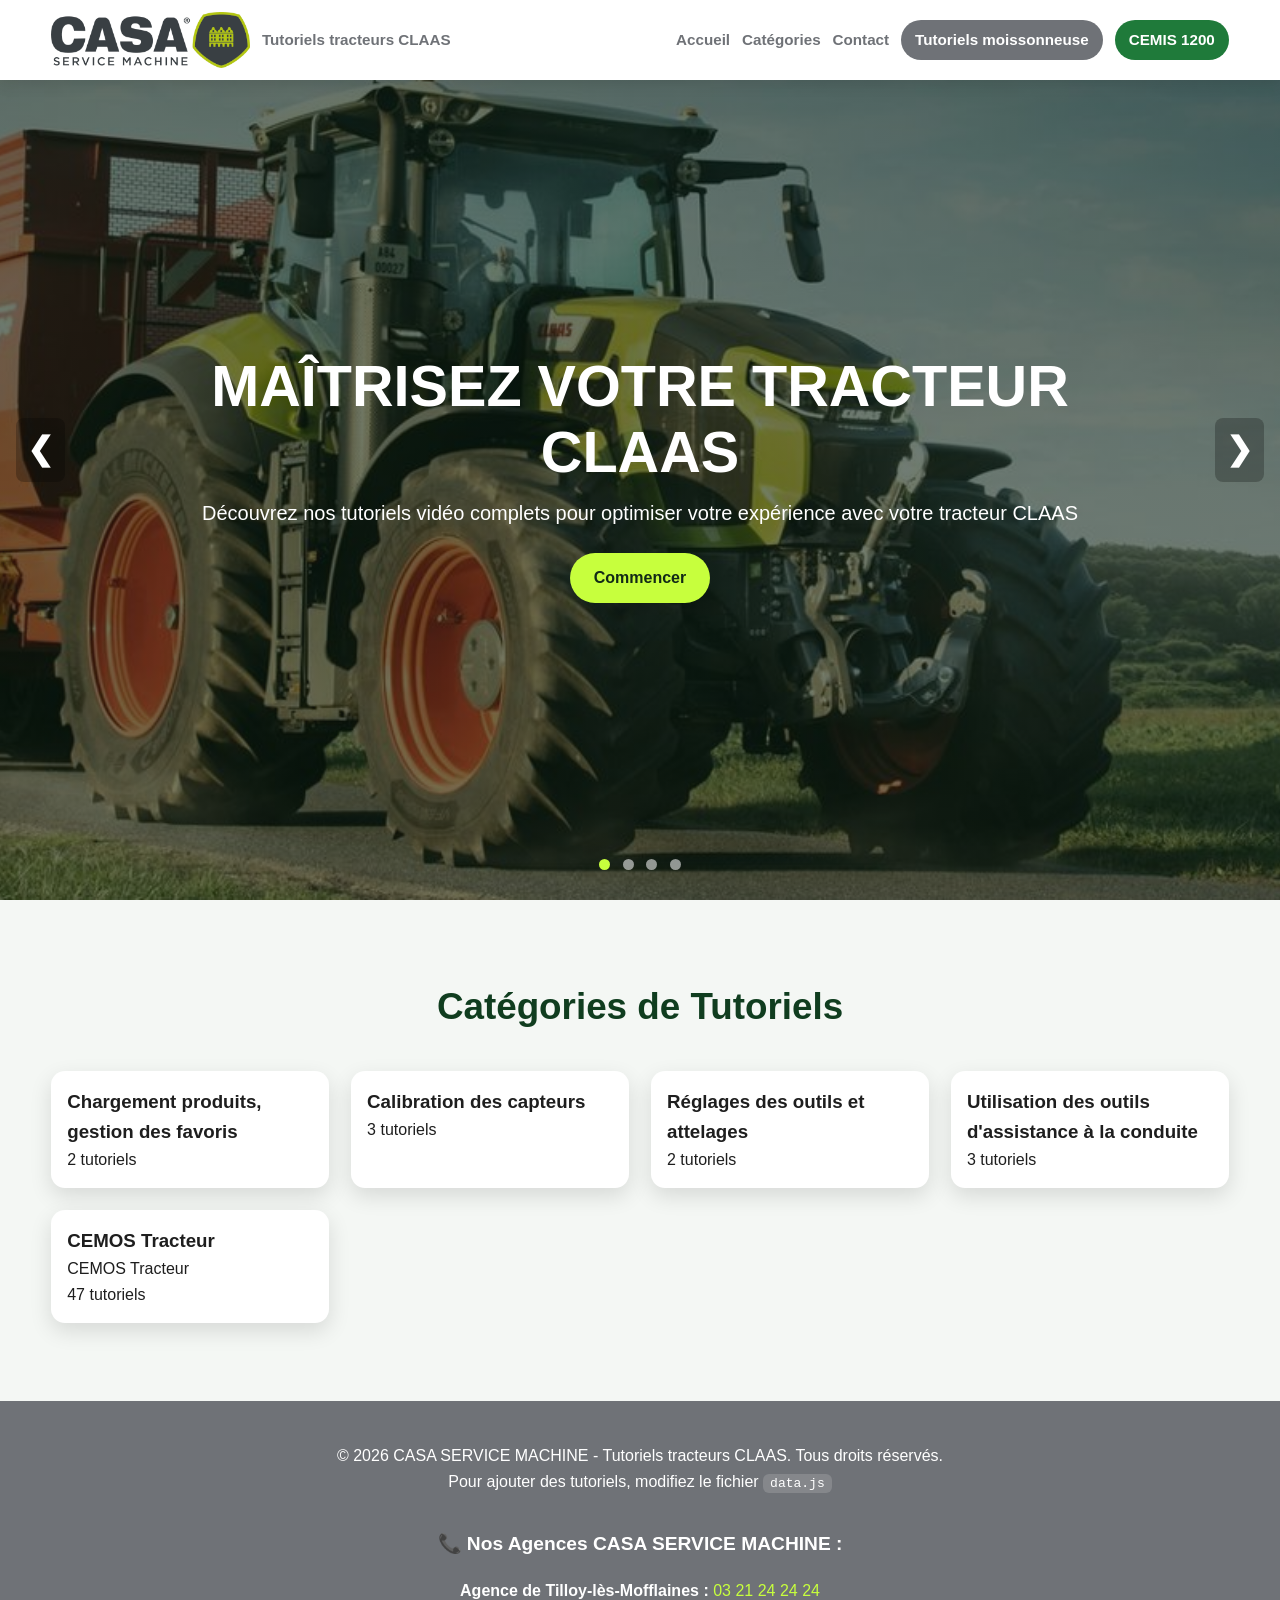
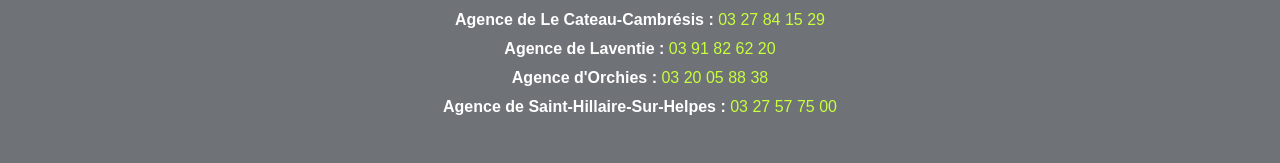
==== commit f9597154: "Add files via upload" ====
--- a/index.html
+++ b/index.html
@@ -84,7 +84,7 @@
     <div class="container">
       <div class="cemos-module-toolbar">
         <div>
-          <h2 class="section-title">CEMOS Tracteur – ARION 6.190 CMATIC</h2>
+          <h2 class="section-title">CEMOS Tracteur – CEMOS Tracteur</h2>
           <p>Formation interactive intégrée au site Tutoriels Tracteurs CLAAS.</p>
         </div>
         <button id="closeCemosModule" class="btn btn-primary" type="button">Retour aux catégories</button>
@@ -92,7 +92,7 @@
       <iframe
         id="cemosModuleFrame"
         class="cemos-module-frame"
-        title="Formation CEMOS Tracteur – ARION 6.190 CMATIC"
+        title="Formation CEMOS Tracteur – CEMOS Tracteur"
         loading="lazy"
         data-src="cemos-tracteur/index.html">
       </iframe>
